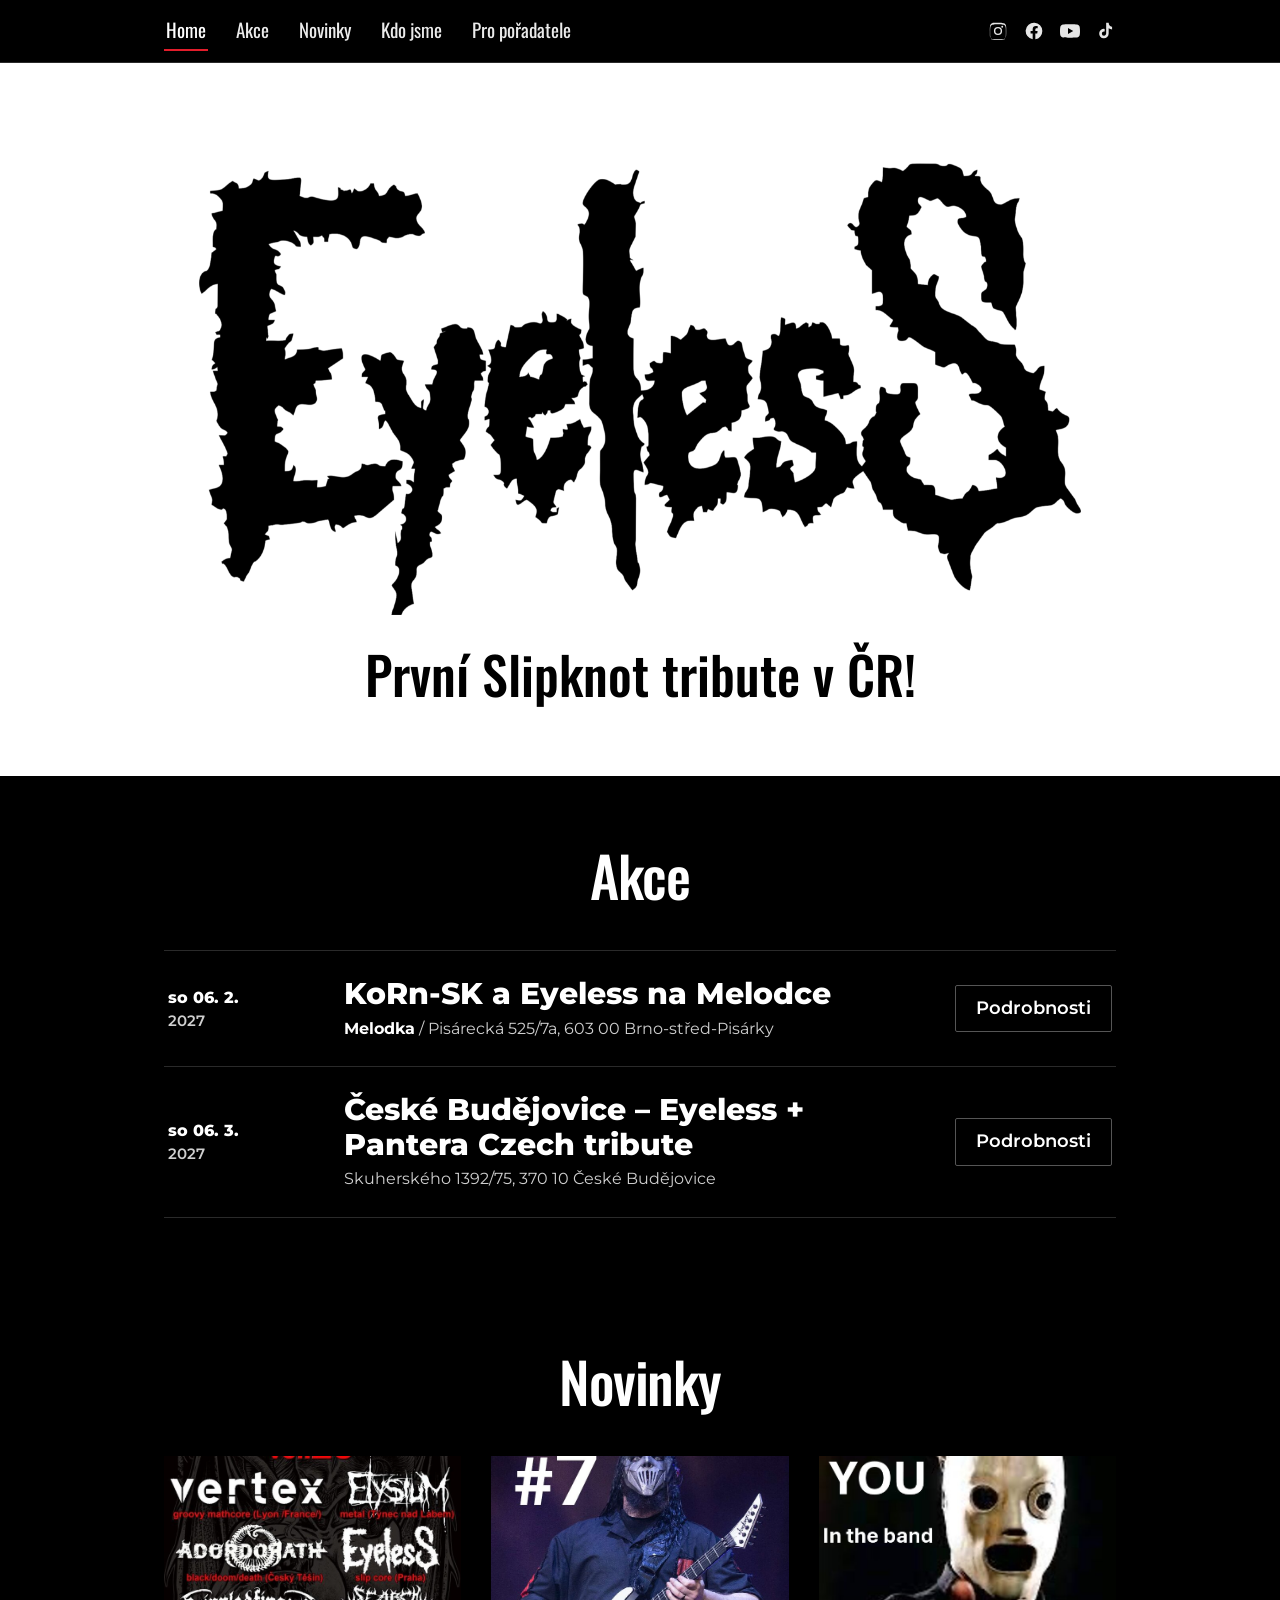
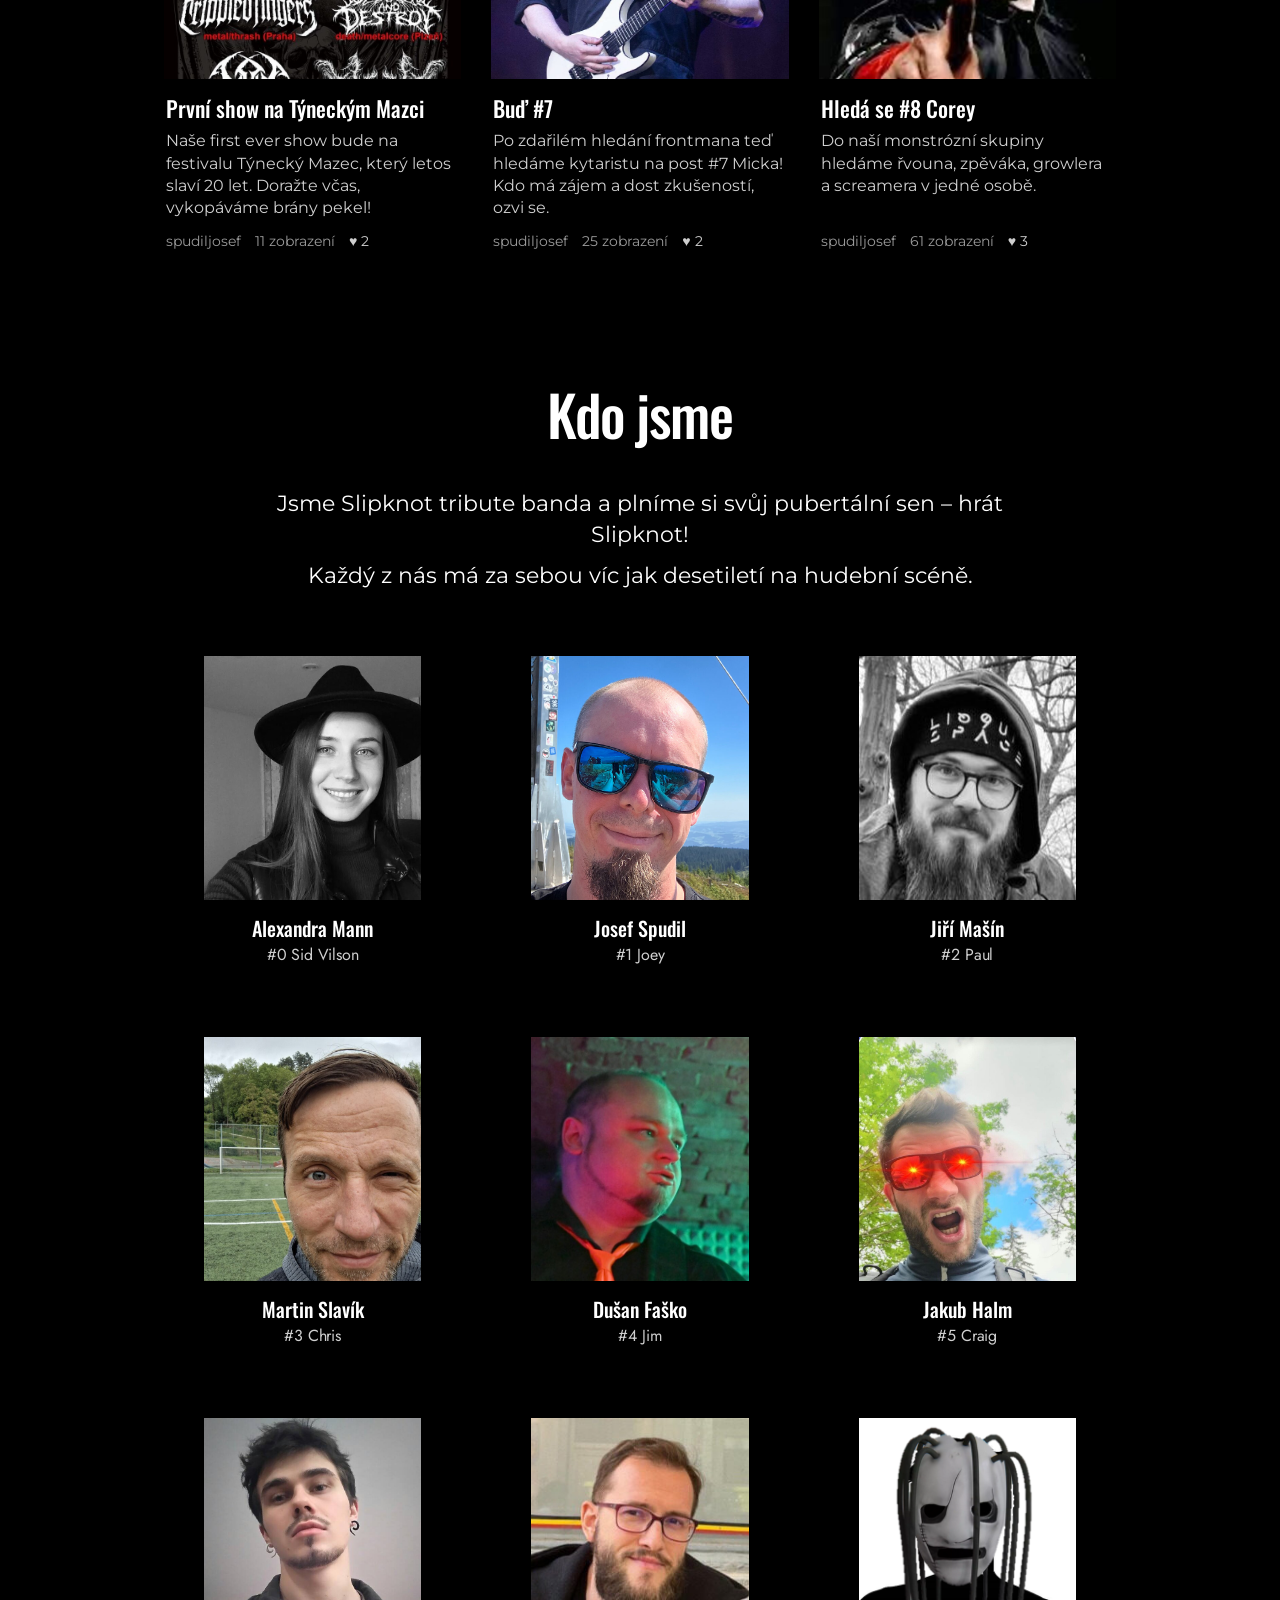
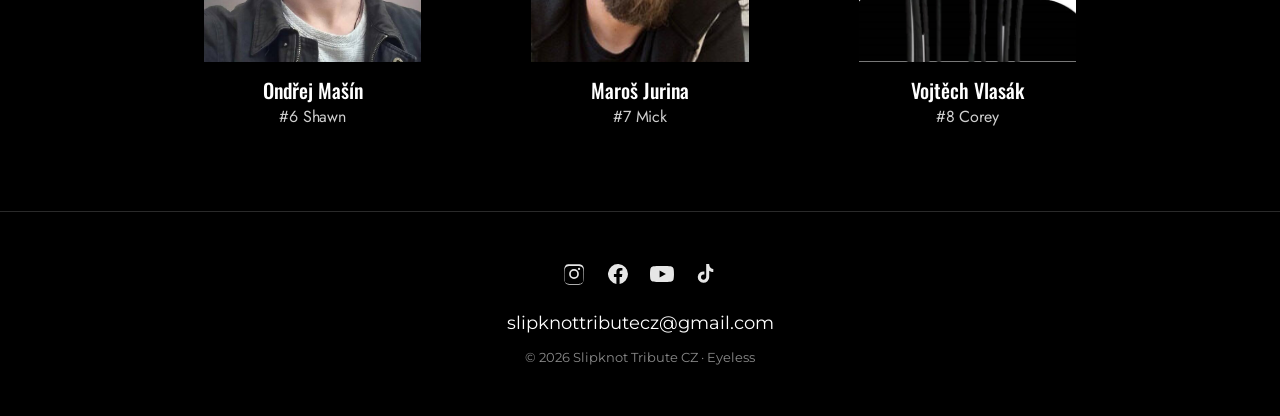
==== index.html @ 98e7d0dc "feat: Slipknot Tribute CZ (Eyeless) web Statická kopie webu slipknot1.cz. Čisté HTML/CSS/JS bez fram" ====
<!DOCTYPE html>
<html lang="cs">
<head>
  <meta charset="utf-8">
  <meta name="viewport" content="width=device-width, initial-scale=1">
  <title>Slipknot Tribute CZ – Eyeless | První Slipknot tribute v ČR</title>
  <meta name="description" content="Eyeless – první Slipknot tribute kapela v České republice. Devítičlenná monstrózní sestava, masky, agrese a naživo odehraný Slipknot. Termíny koncertů a novinky.">
  <meta name="keywords" content="Slipknot tribute, Eyeless, Slipknot ČR, nu metal, tribute kapela, metal koncert">
  <meta name="author" content="Slipknot Tribute CZ">
  <meta name="robots" content="index, follow">
  <meta name="theme-color" content="#000000">
  <link rel="canonical" href="https://www.slipknot1.cz/">
  <meta property="og:type" content="website">
  <meta property="og:site_name" content="Slipknot Tribute CZ – Eyeless">
  <meta property="og:locale" content="cs_CZ">
  <meta property="og:title" content="Slipknot Tribute CZ – Eyeless">
  <meta property="og:description" content="První Slipknot tribute v ČR. Termíny koncertů, novinky a sestava kapely Eyeless.">
  <meta property="og:url" content="https://www.slipknot1.cz/">
  <meta property="og:image" content="https://www.slipknot1.cz/assets/logo.png">
  <meta name="twitter:card" content="summary_large_image">
  <link rel="icon" href="favicon.ico" sizes="any">
  <link rel="icon" href="favicon.png" type="image/png">
  <link rel="apple-touch-icon" href="assets/apple-touch-icon.png">
  <link rel="manifest" href="site.webmanifest">
  <link rel="preconnect" href="https://fonts.googleapis.com">
  <link rel="preconnect" href="https://fonts.gstatic.com" crossorigin>
  <link href="https://fonts.googleapis.com/css2?family=Oswald:wght@400;500;600&family=Montserrat:wght@400;600;700;800&family=Jost:wght@400;500&display=swap" rel="stylesheet">
  <link rel="stylesheet" href="css/style.css">
</head>
<body data-page="home">
  <a class="skip-link" href="#main">Přeskočit na hlavní obsah</a>

  <header class="site-header">
    <div class="container nav">
      <a class="brand" href="index.html">EYE<b>LESS</b></a>
      <button class="nav-toggle" aria-label="Menu" aria-expanded="false" aria-controls="nav-links">
        <svg viewBox="0 0 24 24" fill="none" stroke="currentColor" stroke-width="2"><path d="M3 6h18M3 12h18M3 18h18"/></svg>
      </button>
      <ul class="nav-links" id="nav-links">
        <li><a href="index.html" class="active">Home</a></li>
        <li><a href="index.html#akce">Akce</a></li>
        <li><a href="index.html#novinky">Novinky</a></li>
        <li><a href="index.html#kdo-jsme">Kdo jsme</a></li>
        <li><a href="pro-poradatele.html">Pro pořadatele</a></li>
      </ul>
      <nav class="nav-social" aria-label="Sociální sítě" data-social></nav>
    </div>
  </header>

  <main id="main">
    <section class="hero">
      <div class="container">
        <img class="logo" src="assets/logo.png" alt="Eyeless – Slipknot Tribute CZ logo" width="882" height="459">
        <h1 class="tagline" data-hero-tagline>První Slipknot tribute v ČR!</h1>
      </div>
    </section>

    <section class="section" id="akce">
      <div class="container">
        <div class="section-head"><h2>Akce</h2></div>
        <div data-events><p class="events-empty">Načítám akce…</p></div>
      </div>
    </section>

    <section class="section" id="novinky">
      <div class="container">
        <div class="section-head"><h2>Novinky</h2></div>
        <div class="news-grid" data-news></div>
      </div>
    </section>

    <section class="section" id="kdo-jsme">
      <div class="container">
        <div class="section-head"><h2>Kdo jsme</h2></div>
        <div class="about-lead" data-about></div>
        <div class="members" data-members></div>
      </div>
    </section>
  </main>

  <footer class="site-footer">
    <div class="container">
      <nav class="social" aria-label="Sociální sítě" data-social></nav>
      <div class="mail" data-email></div>
      <div class="copy">© <span data-year>2025</span> Slipknot Tribute CZ · Eyeless</div>
    </div>
  </footer>

  <script src="js/app.js"></script>
</body>
</html>
---- css/style.css ----
/* =============================================================================
   Slipknot Tribute CZ — styl webu (věrná kopie originálu: černá + bílá,
   Oswald pro nadpisy, Montserrat ≈ Avenir pro text, Jost ≈ Futura pro přezdívky)
   ========================================================================== */

:root {
  --bg:        #000;
  --text:      #fff;
  --muted:     #cfcfcf;
  --line:      #2a2a2a;
  --accent:    #e21d2b;      /* jen decentní zvýraznění (odkazy při najetí) */
  --maxw:      1000px;
  --font-head: "Oswald", "Arial Narrow", sans-serif;   /* nadpisy, menu, jména */
  --font-body: "Montserrat", Arial, sans-serif;         /* ≈ Avenir – texty */
  --font-alt:  "Jost", "Century Gothic", sans-serif;    /* ≈ Futura – přezdívky */
}

* { box-sizing: border-box; }
html { scroll-behavior: smooth; }

body {
  margin: 0;
  background: var(--bg);
  color: var(--text);
  font-family: var(--font-body);
  font-size: 18px;
  line-height: 1.4;
  -webkit-font-smoothing: antialiased;
  overflow-x: hidden;
}

img { max-width: 100%; display: block; }
a { color: inherit; text-decoration: none; }

h1, h2, h3 { font-family: var(--font-head); font-weight: 500; margin: 0; line-height: 1.25; }

.container { width: 100%; max-width: var(--maxw); margin: 0 auto; padding: 0 24px; }

.section { padding: 64px 0; }
.section-head { text-align: center; margin-bottom: 40px; }
.section-head h2 {
  font-size: clamp(34px, 6vw, 56px); letter-spacing: -0.02em; color: var(--text);
}
.section-head .rule { display: none; }

.skip-link { position: absolute; left: -999px; top: 0; z-index: 200; background: var(--accent); color: #fff; padding: 10px 16px; }
.skip-link:focus { left: 8px; top: 8px; }

/* ---- Header / navigace (bez loga – jen menu + sítě, jako originál) ---- */
.site-header {
  position: sticky; top: 0; z-index: 100;
  background: rgba(0,0,0,.9); backdrop-filter: blur(6px);
  border-bottom: 1px solid var(--line);
}
.nav { display: flex; align-items: center; justify-content: flex-end; gap: 26px; min-height: 62px; }
.brand { display: none; }                 /* originál nemá v hlavičce logo */
.nav-links { display: flex; align-items: center; gap: 26px; list-style: none; margin: 0; padding: 0; margin-right: auto; }
.nav-links a {
  font-family: var(--font-head); font-size: 19px; font-weight: 400; color: var(--text);
  opacity: .92; padding: 6px 2px; border-bottom: 2px solid transparent;
}
.nav-links a:hover, .nav-links a.active { opacity: 1; border-bottom-color: var(--accent); }

.nav-social { display: flex; gap: 16px; align-items: center; }
.nav-social a { color: var(--text); display: inline-flex; opacity: .9; }
.nav-social a:hover { opacity: 1; color: var(--accent); }
.nav-social svg { width: 20px; height: 20px; }

.nav-toggle { display: none; background: none; border: 0; color: var(--text); cursor: pointer; padding: 8px; }
.nav-toggle svg { width: 30px; height: 30px; }

/* ---- Hero (bílá sekce s černým logem – jako originál) ---------------- */
.hero { text-align: center; padding: clamp(48px, 8vw, 90px) 0 clamp(40px, 6vw, 70px); background: #fff; color: #000; }
.hero img.logo { width: min(882px, 92vw); height: auto; margin: 0 auto; }
.hero .tagline {
  font-family: var(--font-head); font-weight: 500; color: #000;
  font-size: clamp(26px, 5.2vw, 52px); line-height: 1.25; margin-top: 26px;
}
.hero .tagline span { color: inherit; }

/* ---- Akce (jednoduchý seznam, bílé na černé) ------------------------- */
.events-list { list-style: none; margin: 0; padding: 0; border-top: 1px solid var(--line); }
.event-card {
  display: grid; grid-template-columns: 150px 1fr auto; gap: 26px; align-items: center;
  padding: 26px 4px; border-bottom: 1px solid var(--line);
}
.event-date { font-family: var(--font-body); font-weight: 800; }
.event-date .dd { display: block; font-size: 16px; }
.event-date .yy { display: block; font-size: 15px; color: var(--muted); font-weight: 600; }
.event-main h3 { font-family: var(--font-body); font-weight: 800; font-size: clamp(20px, 3vw, 30px); line-height: 1.15; }
.event-main .meta { font-family: var(--font-body); font-weight: 400; color: var(--muted); font-size: 16px; margin-top: 6px; }
.event-main .meta b { color: var(--text); font-weight: 700; }
.event-cta {
  font-family: var(--font-body); font-weight: 600; font-size: 18px; color: var(--text);
  border: 1px solid #555; border-radius: 2px; padding: 10px 20px; white-space: nowrap;
}
.event-cta:hover { border-color: var(--text); background: var(--text); color: #000; }
.events-empty { color: var(--muted); text-align: center; }
.event-card.past { opacity: .5; }
.past-details { margin-top: 26px; }
.past-toggle {
  display: inline-block; margin: 0 auto; background: none; border: 1px solid #555; color: var(--muted);
  font-family: var(--font-body); font-size: 16px; padding: 10px 20px; border-radius: 2px; cursor: pointer;
  list-style: none; text-align: center;
}
.past-details { text-align: center; }
.past-details .events-list { text-align: left; }
.past-toggle::-webkit-details-marker { display: none; }
.past-toggle::marker { content: ""; }
.past-toggle:hover { color: var(--text); border-color: var(--text); }

/* ---- Novinky (3 karty v řadě) --------------------------------------- */
.news-grid { display: grid; grid-template-columns: repeat(3, 1fr); gap: 30px; }
.news-card { display: flex; flex-direction: column; }
.news-card .thumb { aspect-ratio: 4/3; overflow: hidden; background: #111; }
.news-card .thumb img { width: 100%; height: 100%; object-fit: cover; transition: transform .3s; }
.news-card:hover .thumb img { transform: scale(1.04); }
.news-card .body { padding: 16px 2px 0; display: flex; flex-direction: column; gap: 8px; flex: 1; }
.news-card h3 { font-family: var(--font-head); font-weight: 500; font-size: 22px; }
.news-card h3 a:hover { color: var(--accent); }
.news-card p { margin: 0; color: var(--muted); font-size: 16px; flex: 1; }
.news-card .foot { display: flex; gap: 14px; color: #9a9a9a; font-size: 14px; align-items: center; margin-top: 4px; }
.news-card .foot .likes { color: var(--muted); }

/* ---- Kdo jsme + členové ---------------------------------------------- */
.about-lead {
  max-width: 760px; margin: 0 auto 46px; text-align: center;
  font-family: var(--font-body); font-size: clamp(18px, 2.4vw, 22px); color: var(--text);
}
.about-lead p { margin: 0 0 10px; }
.members { display: grid; grid-template-columns: repeat(3, 1fr); gap: 34px 30px; }
.member { text-align: center; }
.member .photo { aspect-ratio: 287/323; overflow: hidden; background: #111; }
.member .photo img { width: 100%; height: 100%; object-fit: cover; object-position: center top; transition: transform .35s; }
.member:hover .photo img { transform: scale(1.05); }
.member .name { padding-top: 14px; display: flex; flex-direction: column; gap: 2px; }
.member .name .n { font-family: var(--font-head); font-weight: 500; font-size: 20px; color: var(--text); }
.member .name .nick { font-family: var(--font-alt); font-weight: 400; font-size: 16px; letter-spacing: -0.01em; color: var(--muted); }

/* ---- Footer ---------------------------------------------------------- */
.site-footer { padding: 50px 0; text-align: center; border-top: 1px solid var(--line); }
.site-footer .social { display: flex; justify-content: center; gap: 20px; margin-bottom: 18px; }
.site-footer .social a { color: var(--text); opacity: .9; }
.site-footer .social a:hover { opacity: 1; color: var(--accent); }
.site-footer .social svg { width: 24px; height: 24px; }
.site-footer .mail { font-family: var(--font-body); font-size: 18px; }
.site-footer .mail a:hover { color: var(--accent); }
.site-footer .copy { color: #8a8a8a; font-size: 13px; margin-top: 12px; }

/* ---- Detailové stránky ---------------------------------------------- */
.page { padding: 44px 0 72px; }
.breadcrumb { color: var(--muted); font-size: 15px; margin-bottom: 20px; }
.breadcrumb a:hover { color: var(--accent); }
.detail-title { font-size: clamp(30px, 6vw, 56px); letter-spacing: -0.02em; margin-bottom: 10px; }
.detail-sub { font-family: var(--font-body); font-weight: 600; color: var(--muted); margin-bottom: 26px; text-transform: none; }
.detail-grid { display: grid; grid-template-columns: 1.4fr 1fr; gap: 40px; align-items: start; }
.detail-body p { margin: 0 0 16px; }
.detail-poster { overflow: hidden; }
.info-box { border: 1px solid var(--line); padding: 22px 24px; }
.info-box dt { font-family: var(--font-head); font-weight: 500; color: var(--muted); font-size: 14px; margin-top: 16px; text-transform: uppercase; letter-spacing: .04em; }
.info-box dt:first-child { margin-top: 0; }
.info-box dd { margin: 3px 0 0; font-size: 18px; }
.btn { display: inline-block; font-family: var(--font-body); font-weight: 600; background: var(--text); color: #000; padding: 12px 22px; border-radius: 2px; margin-top: 18px; }
.btn:hover { background: var(--accent); color: #fff; }
.btn.ghost { background: none; border: 1px solid #555; color: var(--text); }
.btn.ghost:hover { border-color: var(--text); }
.share { margin-top: 28px; display: flex; align-items: center; gap: 12px; flex-wrap: wrap; }
.share span { color: var(--muted); font-size: 14px; text-transform: uppercase; letter-spacing: .05em; }
.share a { border: 1px solid #555; border-radius: 2px; padding: 8px 14px; font-size: 15px; }
.share a:hover { border-color: var(--text); }
.req-grid { display: grid; grid-template-columns: repeat(3, 1fr); gap: 26px; margin: 10px 0 32px; }
.req h3 { font-family: var(--font-head); font-weight: 500; font-size: 22px; margin-bottom: 10px; }
.req p { margin: 0; color: var(--muted); }
.docs { display: flex; gap: 14px; flex-wrap: wrap; }

/* ---- Responzivita ---------------------------------------------------- */
@media (max-width: 820px) {
  .nav-toggle { display: inline-flex; margin-left: auto; }
  .nav-social { display: none; }
  .nav { justify-content: space-between; }
  .nav-links {
    position: absolute; top: 62px; left: 0; right: 0; flex-direction: column; align-items: stretch;
    gap: 0; background: #0b0b0b; border-bottom: 1px solid var(--line); margin: 0;
    max-height: 0; overflow: hidden; transition: max-height .25s ease;
  }
  .nav-links.open { max-height: 440px; }
  .nav-links a { padding: 15px 24px; border-bottom: 1px solid var(--line); }
  .nav-links a.active { border-bottom-color: var(--line); border-left: 3px solid var(--accent); }
  .news-grid { grid-template-columns: 1fr 1fr; }
  .members { grid-template-columns: repeat(3, 1fr); gap: 26px 18px; }
  .req-grid { grid-template-columns: 1fr; }
  .detail-grid { grid-template-columns: 1fr; }
}

@media (max-width: 560px) {
  body { font-size: 17px; }
  .section { padding: 48px 0; }
  .event-card { grid-template-columns: 1fr; gap: 8px; text-align: left; }
  .event-cta { justify-self: start; margin-top: 6px; }
  .news-grid { grid-template-columns: 1fr; }
  .members { grid-template-columns: 1fr 1fr; }
}

@media (prefers-reduced-motion: reduce) {
  * { scroll-behavior: auto !important; transition: none !important; animation: none !important; }
}
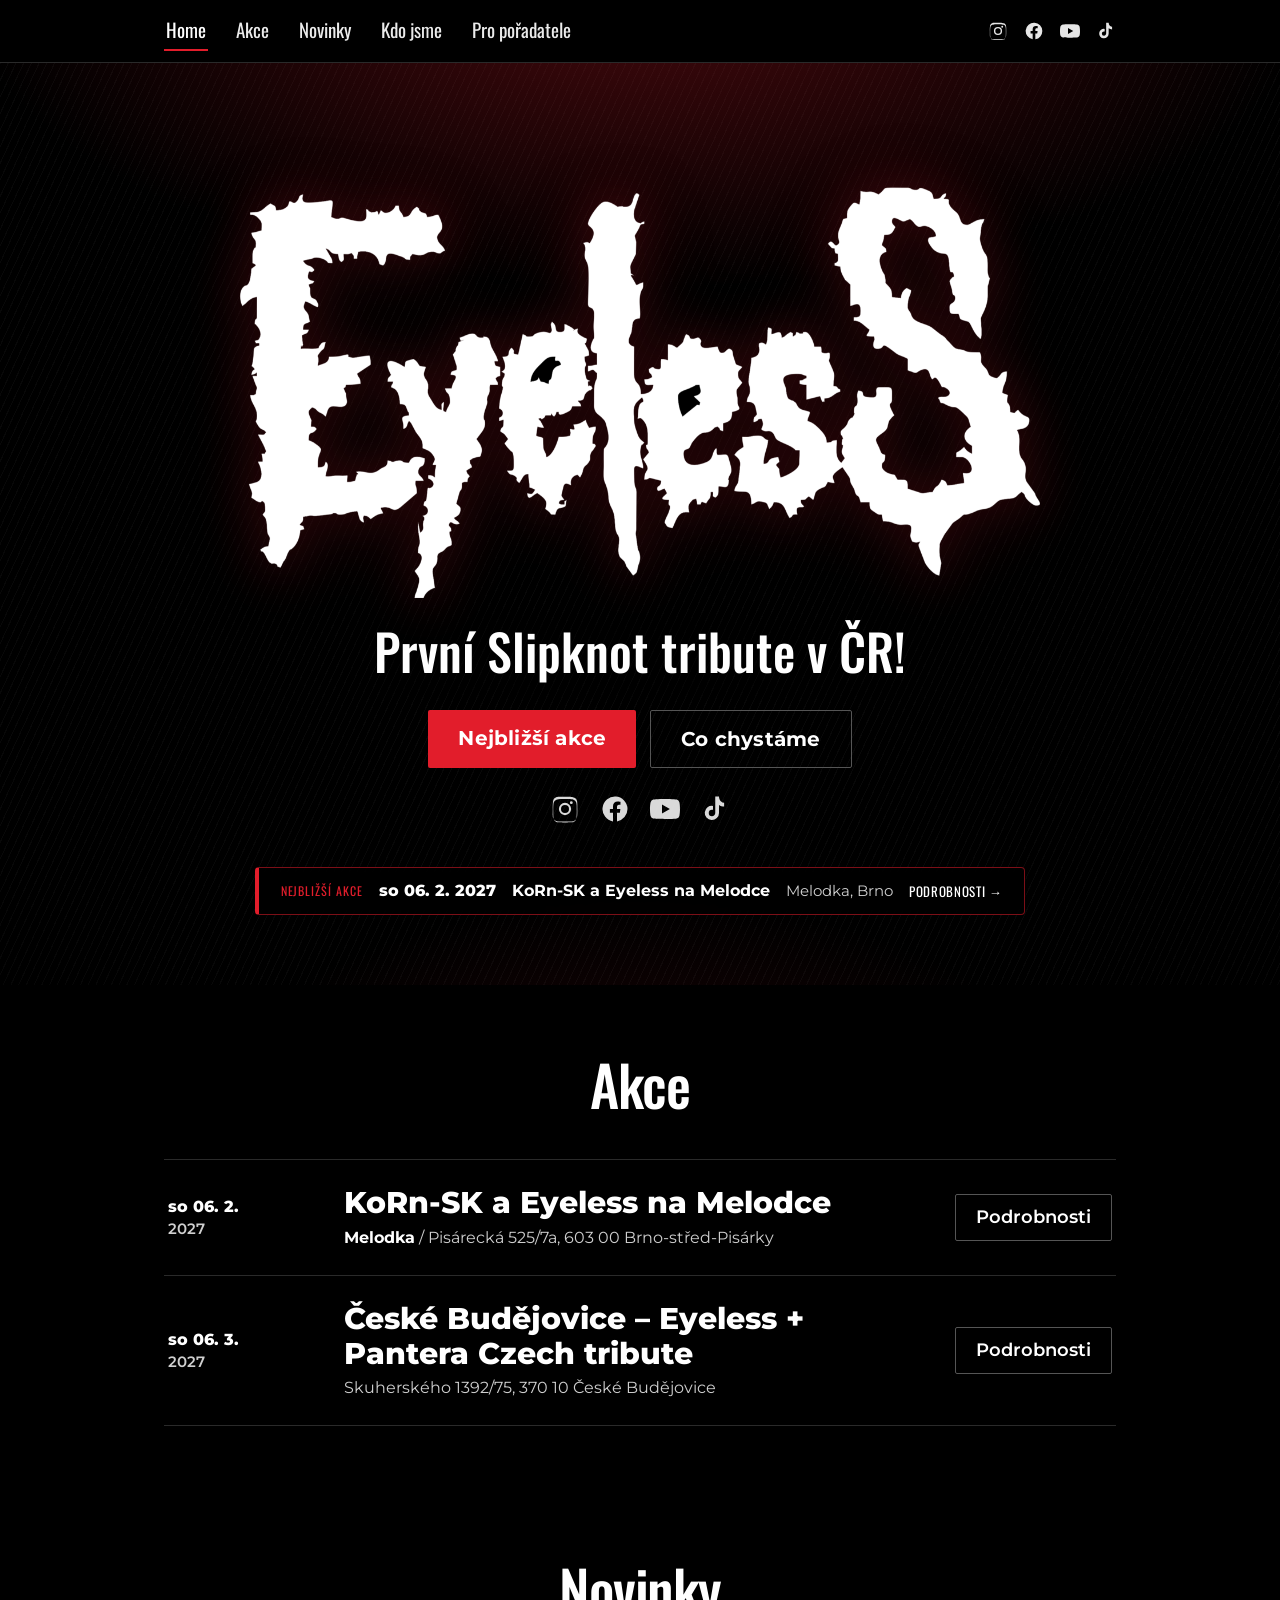
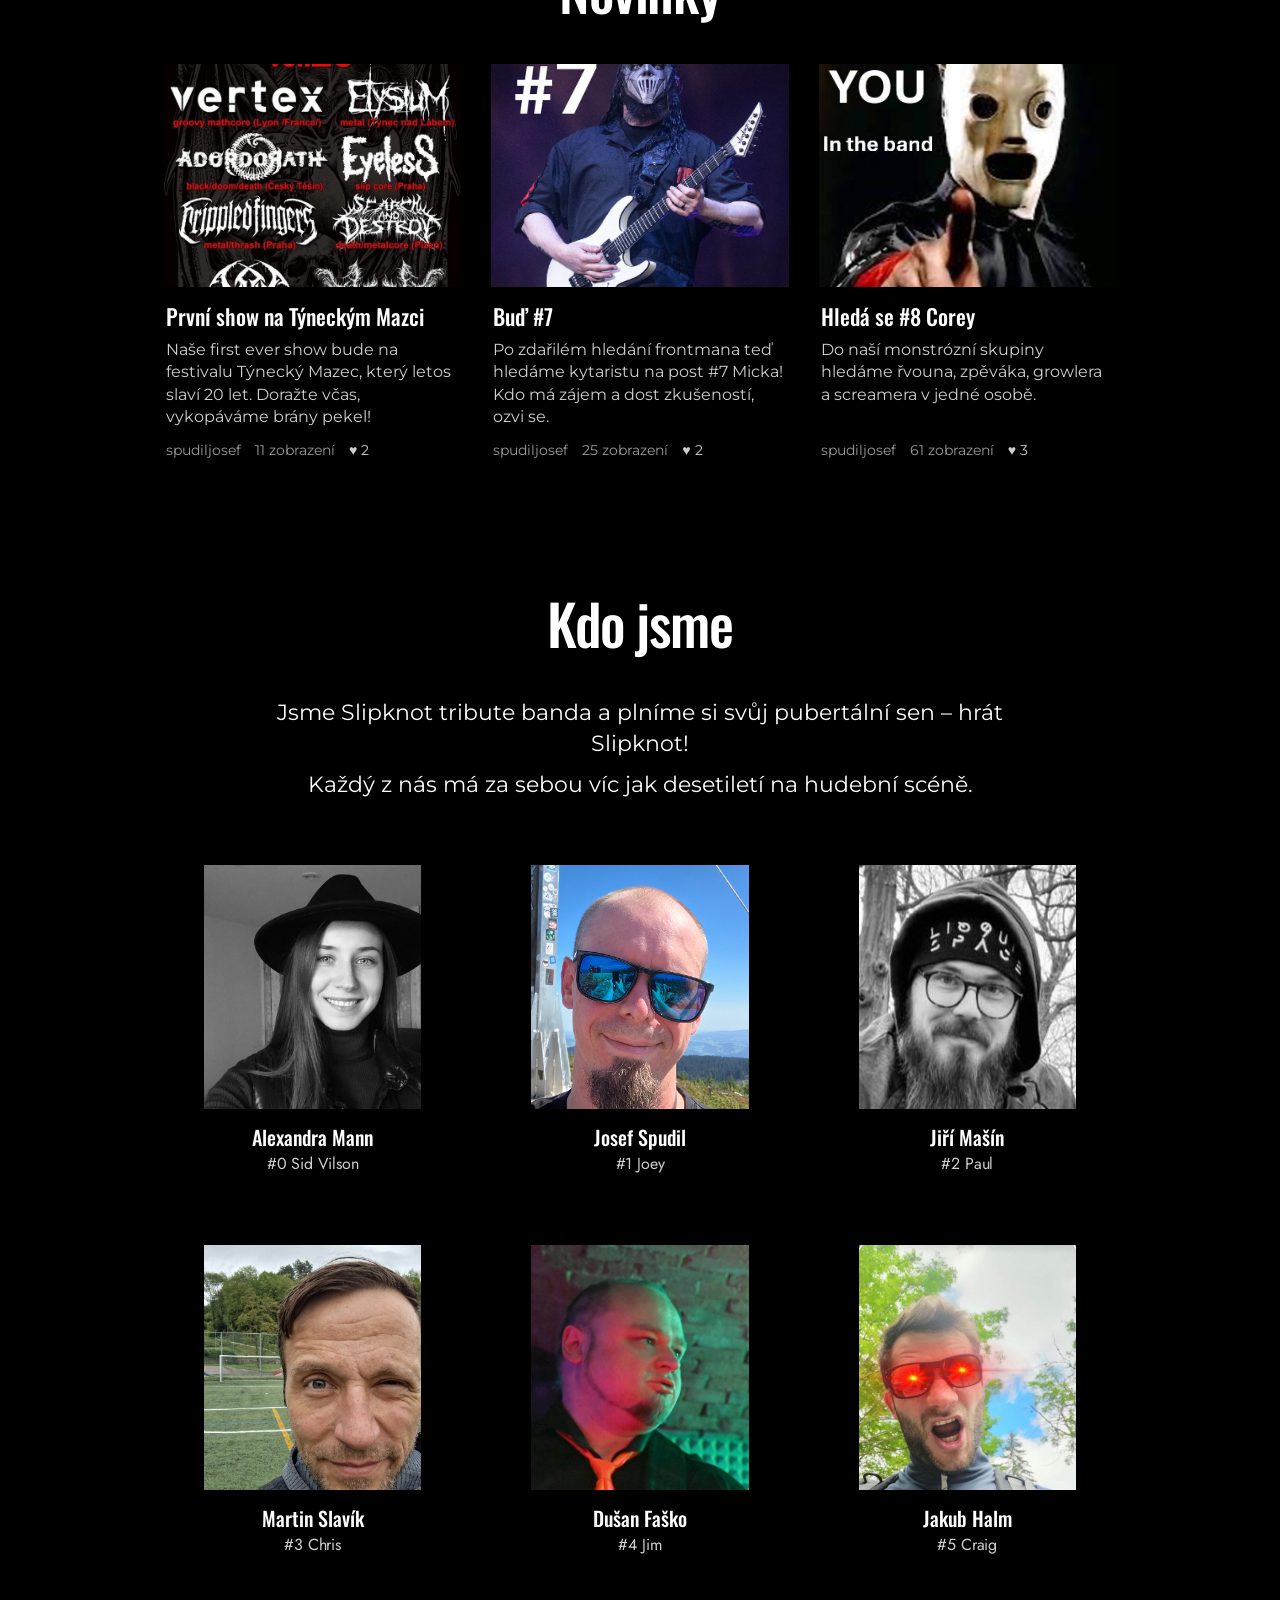
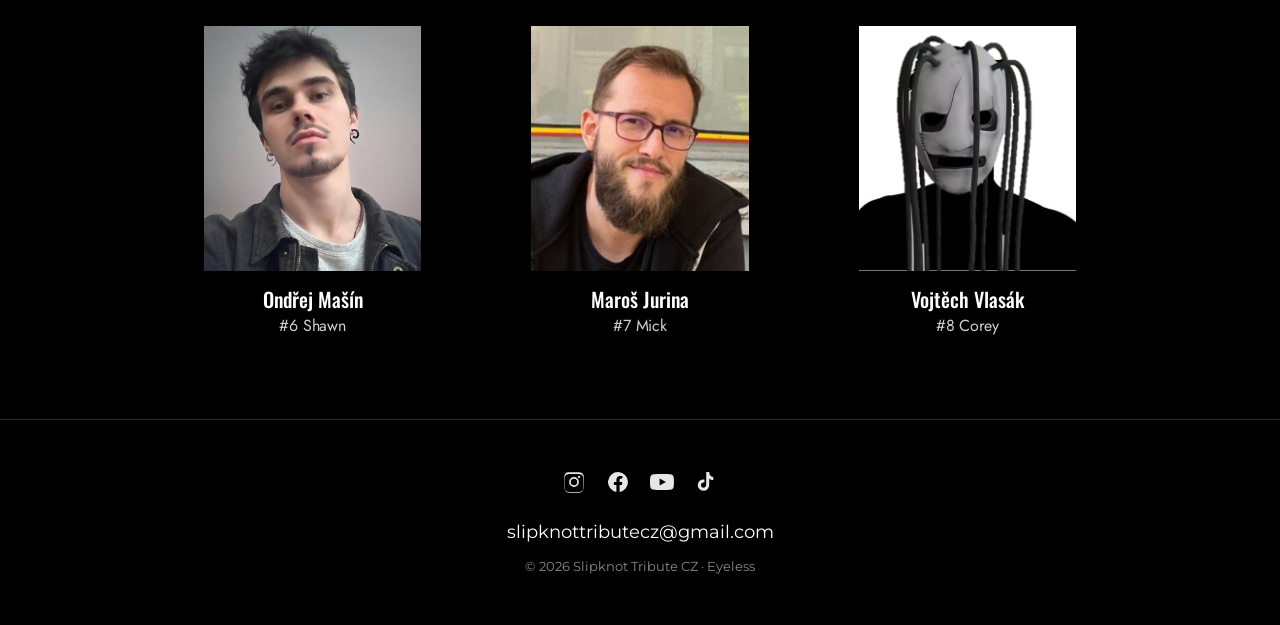
==== commit eaa275df: "feat: agresivní hero, nejbližší akce a stažitelný EPK Podle požadavků kapely: - tmavý agresivní hero" ====
--- a/index.html
+++ b/index.html
@@ -49,9 +49,16 @@
 
   <main id="main">
     <section class="hero">
-      <div class="container">
-        <img class="logo" src="assets/logo.png" alt="Eyeless – Slipknot Tribute CZ logo" width="882" height="459">
+      <div class="hero-bg" aria-hidden="true"></div>
+      <div class="container hero-inner">
+        <img class="logo" src="assets/logo-white.png" alt="Eyeless – Slipknot Tribute CZ logo" width="882" height="459">
         <h1 class="tagline" data-hero-tagline>První Slipknot tribute v ČR!</h1>
+        <div class="hero-actions">
+          <a class="btn btn-lg" href="#akce">Nejbližší akce</a>
+          <a class="btn btn-lg ghost" href="#novinky">Co chystáme</a>
+        </div>
+        <nav class="hero-social" aria-label="Sociální sítě kapely" data-social></nav>
+        <div class="hero-next" data-next-event></div>
       </div>
     </section>
 
--- a/css/style.css
+++ b/css/style.css
@@ -69,14 +69,42 @@
 .nav-toggle { display: none; background: none; border: 0; color: var(--text); cursor: pointer; padding: 8px; }
 .nav-toggle svg { width: 30px; height: 30px; }
 
-/* ---- Hero (bílá sekce s černým logem – jako originál) ---------------- */
-.hero { text-align: center; padding: clamp(48px, 8vw, 90px) 0 clamp(40px, 6vw, 70px); background: #fff; color: #000; }
-.hero img.logo { width: min(882px, 92vw); height: auto; margin: 0 auto; }
+/* ---- Hero (tmavý, agresivní – vtáhne fanouška) ---------------------- */
+.hero { position: relative; overflow: hidden; text-align: center; background: #000; color: #fff;
+  padding: clamp(52px, 9vw, 116px) 0 clamp(40px, 6vw, 70px); }
+.hero-bg { position: absolute; inset: 0; z-index: 0; pointer-events: none;
+  background:
+    radial-gradient(1100px 520px at 50% -10%, rgba(226,29,43,.32), transparent 62%),
+    radial-gradient(760px 420px at 50% 118%, rgba(226,29,43,.14), transparent 60%),
+    repeating-linear-gradient(115deg, rgba(255,255,255,.03) 0 1px, transparent 1px 7px),
+    #000; }
+.hero-bg::after { content: ""; position: absolute; inset: 0;
+  background: radial-gradient(125% 120% at 50% 42%, transparent 52%, rgba(0,0,0,.9) 100%); }
+.hero-inner { position: relative; z-index: 1; }
+.hero img.logo { width: min(800px, 90vw); height: auto; margin: 0 auto;
+  filter: drop-shadow(0 10px 30px rgba(0,0,0,.6)) drop-shadow(0 0 22px rgba(226,29,43,.28)); }
 .hero .tagline {
-  font-family: var(--font-head); font-weight: 500; color: #000;
-  font-size: clamp(26px, 5.2vw, 52px); line-height: 1.25; margin-top: 26px;
-}
-.hero .tagline span { color: inherit; }
+  font-family: var(--font-head); font-weight: 500; color: #fff;
+  font-size: clamp(24px, 5vw, 50px); line-height: 1.2; margin-top: 22px;
+  text-shadow: 0 2px 22px rgba(0,0,0,.7); }
+.hero .tagline span { color: var(--accent); }
+.hero-actions { display: flex; gap: 14px; justify-content: center; flex-wrap: wrap; margin-top: 30px; }
+.hero-actions .btn { margin-top: 0; }
+.hero-social { display: flex; gap: 20px; justify-content: center; margin-top: 26px; }
+.hero-social a { color: #fff; opacity: .85; transition: transform .15s, color .15s, opacity .15s; }
+.hero-social a:hover { color: var(--accent); opacity: 1; transform: translateY(-2px); }
+.hero-social svg { width: 30px; height: 30px; }
+.hero-next { margin-top: 36px; display: flex; justify-content: center; }
+.hero-next-card {
+  display: flex; flex-wrap: wrap; align-items: center; justify-content: center; gap: 8px 16px;
+  background: rgba(0,0,0,.5); border: 1px solid rgba(226,29,43,.55); border-left: 4px solid var(--accent);
+  border-radius: 4px; padding: 12px 22px; color: #fff; backdrop-filter: blur(4px); max-width: 92vw; }
+.hero-next-card:hover { border-color: var(--accent); background: rgba(226,29,43,.14); }
+.hn-label { font-family: var(--font-head); text-transform: uppercase; letter-spacing: .08em; font-size: 12px; color: var(--accent); }
+.hn-date { font-family: var(--font-body); font-weight: 800; font-size: 16px; }
+.hn-title { font-family: var(--font-body); font-weight: 700; font-size: 16px; }
+.hn-where { color: var(--muted); font-size: 15px; }
+.hn-go { font-family: var(--font-head); text-transform: uppercase; letter-spacing: .05em; font-size: 13px; color: #fff; }
 
 /* ---- Akce (jednoduchý seznam, bílé na černé) ------------------------- */
 .events-list { list-style: none; margin: 0; padding: 0; border-top: 1px solid var(--line); }
@@ -160,10 +188,16 @@
 .info-box dt { font-family: var(--font-head); font-weight: 500; color: var(--muted); font-size: 14px; margin-top: 16px; text-transform: uppercase; letter-spacing: .04em; }
 .info-box dt:first-child { margin-top: 0; }
 .info-box dd { margin: 3px 0 0; font-size: 18px; }
-.btn { display: inline-block; font-family: var(--font-body); font-weight: 600; background: var(--text); color: #000; padding: 12px 22px; border-radius: 2px; margin-top: 18px; }
-.btn:hover { background: var(--accent); color: #fff; }
+.btn { display: inline-block; font-family: var(--font-body); font-weight: 700; background: var(--accent); color: #fff; padding: 12px 22px; border-radius: 2px; margin-top: 18px; letter-spacing: .01em; }
+.btn:hover { background: #ff2a38; color: #fff; }
 .btn.ghost { background: none; border: 1px solid #555; color: var(--text); }
-.btn.ghost:hover { border-color: var(--text); }
+.btn.ghost:hover { border-color: var(--text); background: none; }
+.btn-lg { font-size: 20px; padding: 14px 30px; }
+.btn.dl { display: inline-flex; align-items: center; gap: 10px; }
+.dl-ic { width: 20px; height: 20px; }
+.epk { margin-top: 8px; }
+.epk-heading { font-family: var(--font-head); font-weight: 500; font-size: clamp(24px, 4vw, 34px); margin: 30px 0 6px; }
+.epk-intro { color: var(--muted); margin: 0 0 18px; }
 .share { margin-top: 28px; display: flex; align-items: center; gap: 12px; flex-wrap: wrap; }
 .share span { color: var(--muted); font-size: 14px; text-transform: uppercase; letter-spacing: .05em; }
 .share a { border: 1px solid #555; border-radius: 2px; padding: 8px 14px; font-size: 15px; }
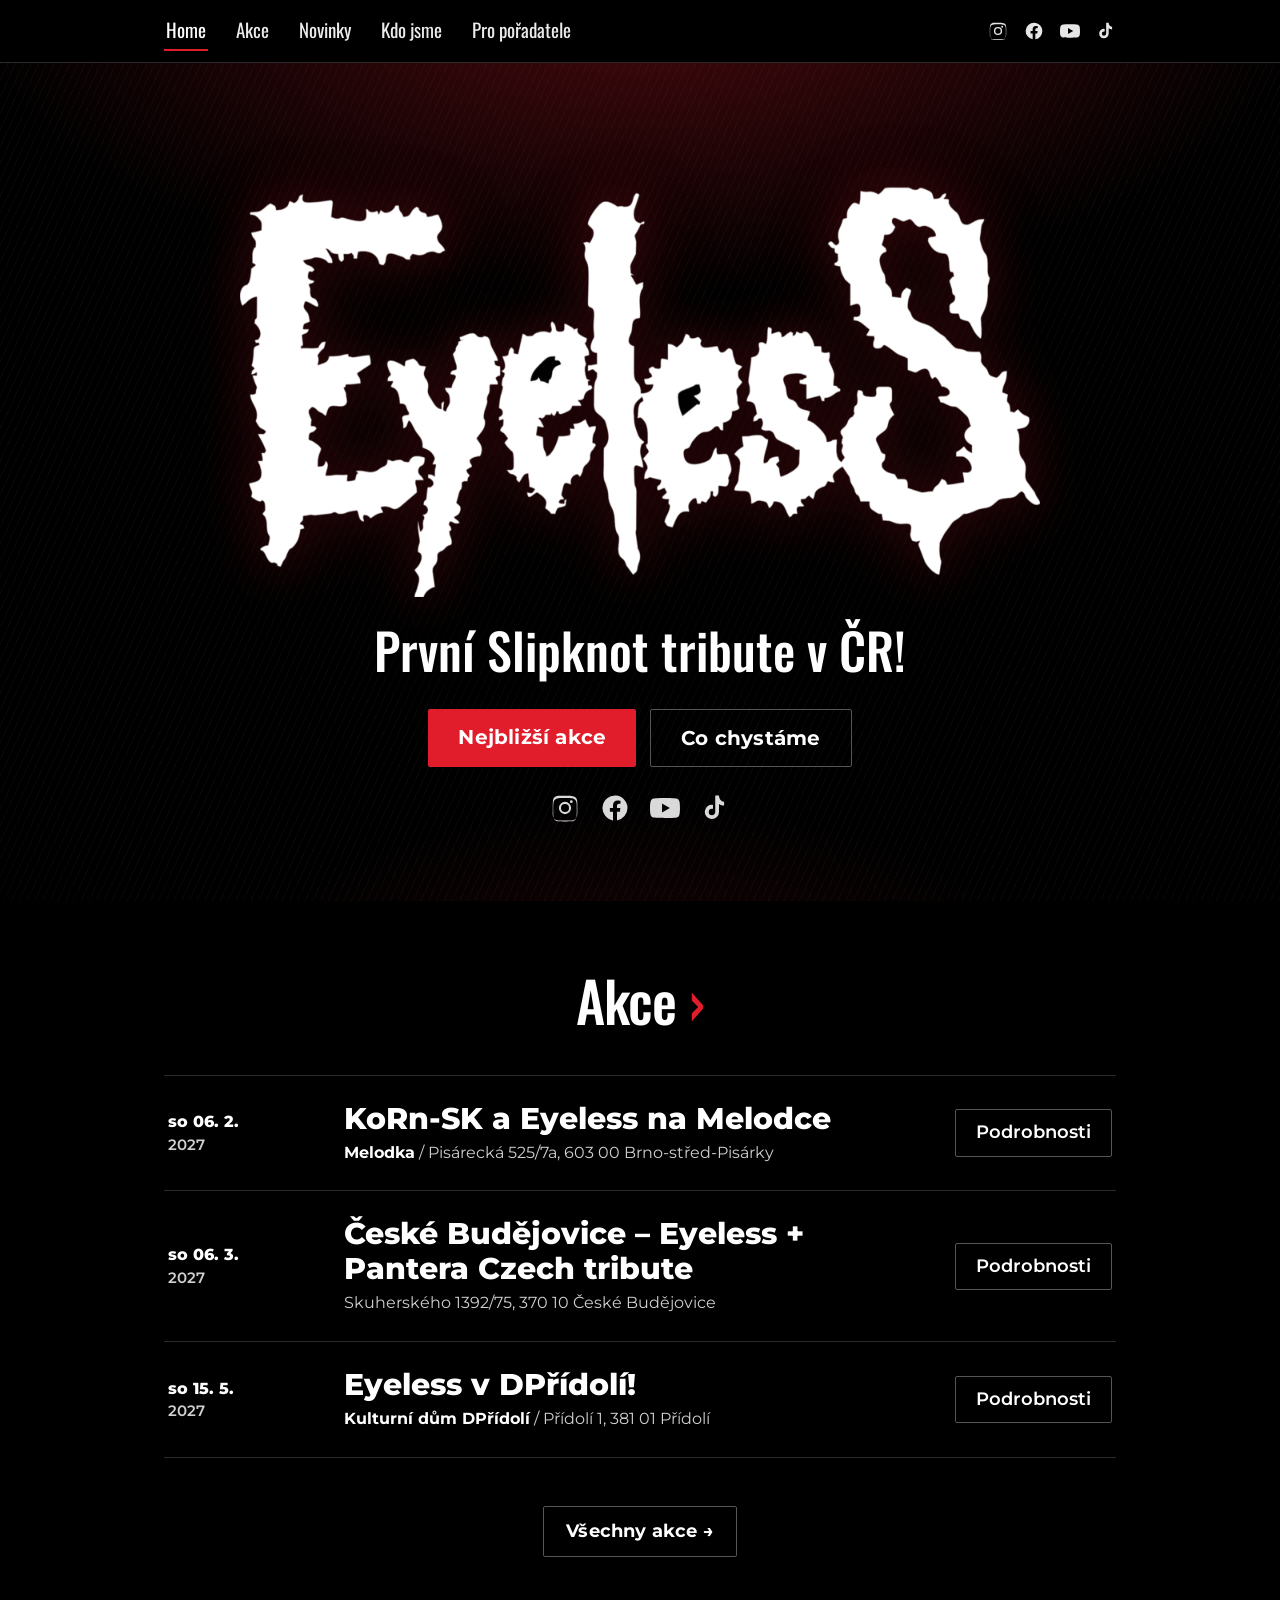
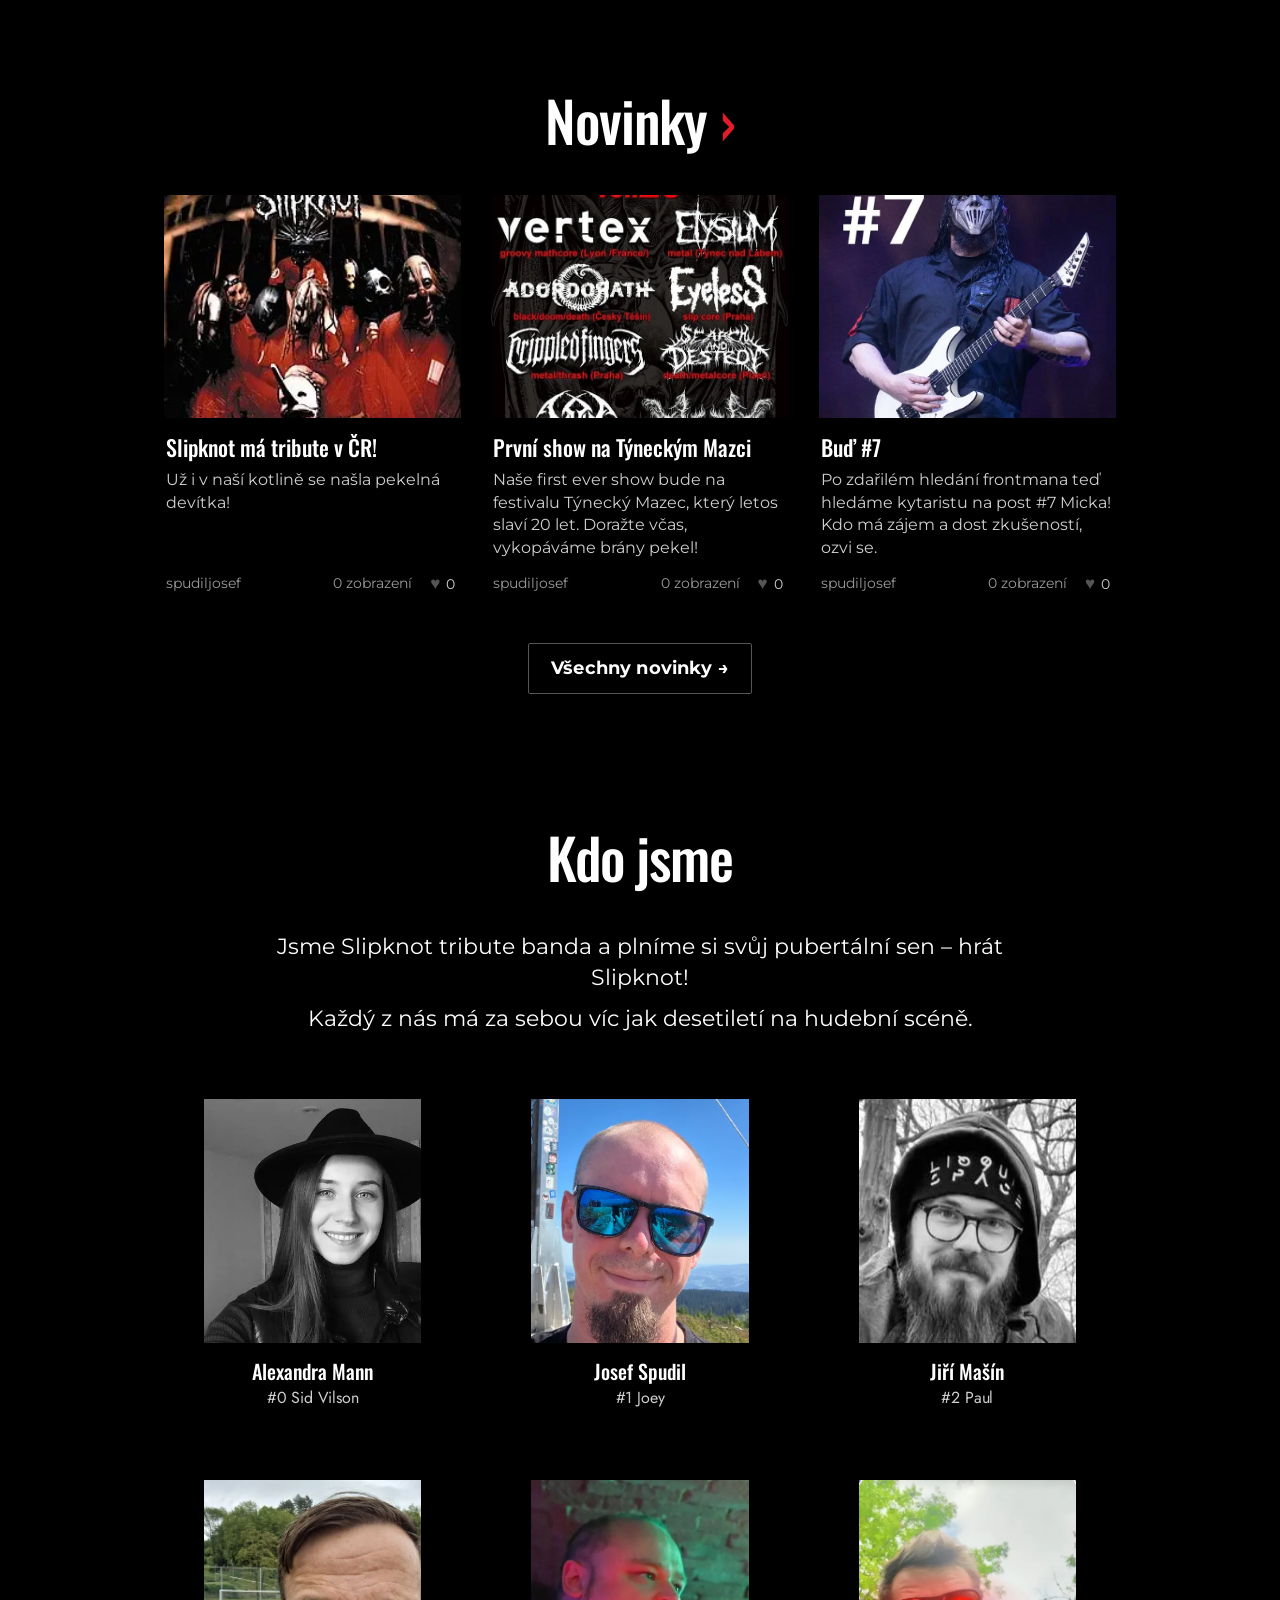
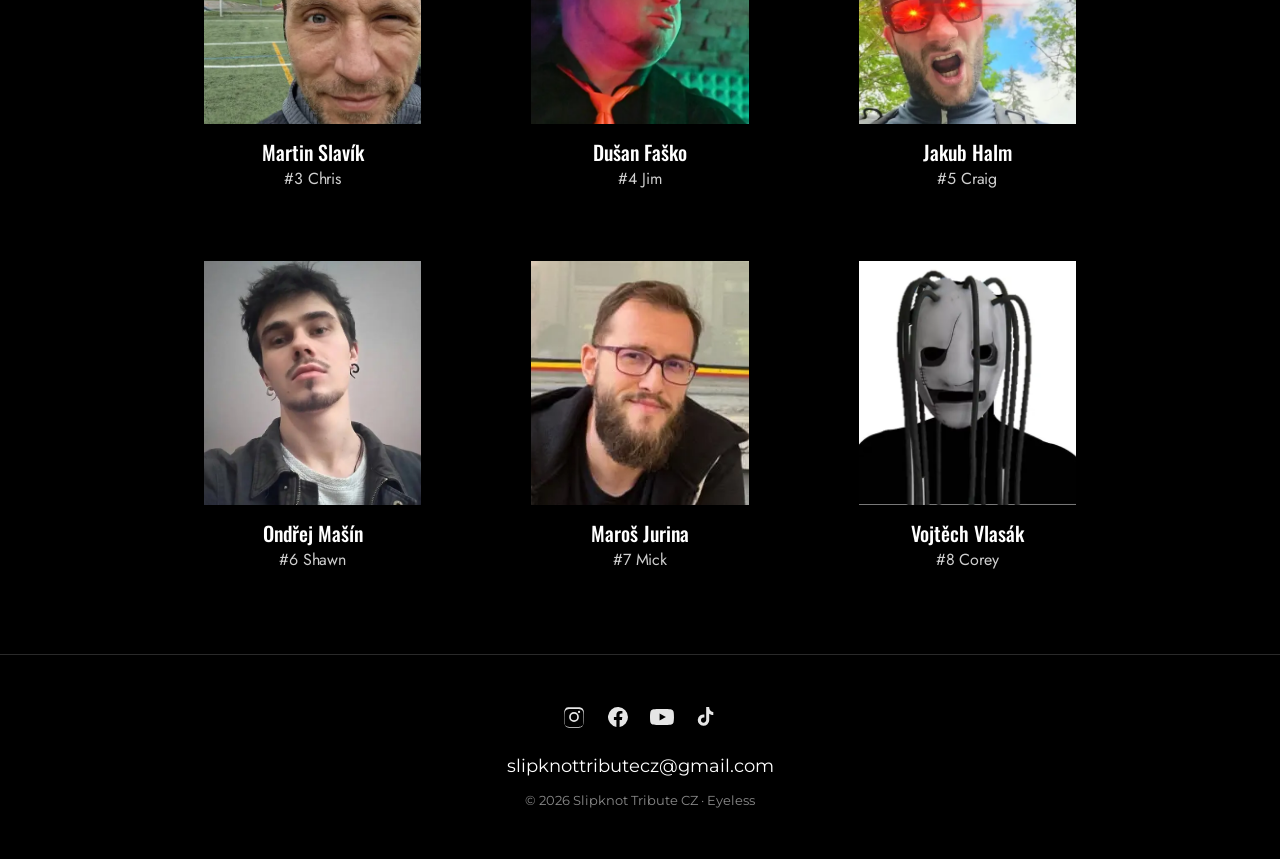
==== commit 595cb450: "feat: samostatné stránky akce/novinky, obrázek akce, počítadlo+lajky, WebP Podle připomínek uživatel" ====
--- a/index.html
+++ b/index.html
@@ -22,10 +22,11 @@
   <link rel="icon" href="favicon.png" type="image/png">
   <link rel="apple-touch-icon" href="assets/apple-touch-icon.png">
   <link rel="manifest" href="site.webmanifest">
+  <link rel="preload" as="image" href="assets/logo-white.webp" fetchpriority="high">
   <link rel="preconnect" href="https://fonts.googleapis.com">
   <link rel="preconnect" href="https://fonts.gstatic.com" crossorigin>
   <link href="https://fonts.googleapis.com/css2?family=Oswald:wght@400;500;600&family=Montserrat:wght@400;600;700;800&family=Jost:wght@400;500&display=swap" rel="stylesheet">
-  <link rel="stylesheet" href="css/style.css">
+  <link rel="stylesheet" href="css/style.css?v=4">
 </head>
 <body data-page="home">
   <a class="skip-link" href="#main">Přeskočit na hlavní obsah</a>
@@ -38,8 +39,8 @@
       </button>
       <ul class="nav-links" id="nav-links">
         <li><a href="index.html" class="active">Home</a></li>
-        <li><a href="index.html#akce">Akce</a></li>
-        <li><a href="index.html#novinky">Novinky</a></li>
+        <li><a href="akce.html">Akce</a></li>
+        <li><a href="novinky.html">Novinky</a></li>
         <li><a href="index.html#kdo-jsme">Kdo jsme</a></li>
         <li><a href="pro-poradatele.html">Pro pořadatele</a></li>
       </ul>
@@ -51,28 +52,29 @@
     <section class="hero">
       <div class="hero-bg" aria-hidden="true"></div>
       <div class="container hero-inner">
-        <img class="logo" src="assets/logo-white.png" alt="Eyeless – Slipknot Tribute CZ logo" width="882" height="459">
+        <img class="logo" src="assets/logo-white.webp" alt="Eyeless – Slipknot Tribute CZ logo" width="882" height="459" fetchpriority="high">
         <h1 class="tagline" data-hero-tagline>První Slipknot tribute v ČR!</h1>
         <div class="hero-actions">
           <a class="btn btn-lg" href="#akce">Nejbližší akce</a>
           <a class="btn btn-lg ghost" href="#novinky">Co chystáme</a>
         </div>
         <nav class="hero-social" aria-label="Sociální sítě kapely" data-social></nav>
-        <div class="hero-next" data-next-event></div>
       </div>
     </section>
 
     <section class="section" id="akce">
       <div class="container">
-        <div class="section-head"><h2>Akce</h2></div>
+        <div class="section-head"><a class="section-link" href="akce.html"><h2>Akce</h2></a></div>
         <div data-events><p class="events-empty">Načítám akce…</p></div>
+        <div class="section-more"><a class="btn ghost" href="akce.html">Všechny akce →</a></div>
       </div>
     </section>
 
     <section class="section" id="novinky">
       <div class="container">
-        <div class="section-head"><h2>Novinky</h2></div>
+        <div class="section-head"><a class="section-link" href="novinky.html"><h2>Novinky</h2></a></div>
         <div class="news-grid" data-news></div>
+        <div class="section-more"><a class="btn ghost" href="novinky.html">Všechny novinky →</a></div>
       </div>
     </section>
 
@@ -93,6 +95,6 @@
     </div>
   </footer>
 
-  <script src="js/app.js"></script>
+  <script src="js/app.js?v=4"></script>
 </body>
 </html>
--- a/css/style.css
+++ b/css/style.css
@@ -36,7 +36,7 @@
 
 .container { width: 100%; max-width: var(--maxw); margin: 0 auto; padding: 0 24px; }
 
-.section { padding: 64px 0; }
+.section { padding: 64px 0; scroll-margin-top: 68px; }  /* odsazení kvůli ukotvené horní liště */
 .section-head { text-align: center; margin-bottom: 40px; }
 .section-head h2 {
   font-size: clamp(34px, 6vw, 56px); letter-spacing: -0.02em; color: var(--text);
@@ -66,7 +66,7 @@
 .nav-social a:hover { opacity: 1; color: var(--accent); }
 .nav-social svg { width: 20px; height: 20px; }
 
-.nav-toggle { display: none; background: none; border: 0; color: var(--text); cursor: pointer; padding: 8px; }
+.nav-toggle { display: none; background: none; border: 0; color: var(--text); cursor: pointer; padding: 10px; line-height: 0; -webkit-tap-highlight-color: rgba(226,29,43,.3); touch-action: manipulation; }
 .nav-toggle svg { width: 30px; height: 30px; }
 
 /* ---- Hero (tmavý, agresivní – vtáhne fanouška) ---------------------- */
@@ -147,8 +147,28 @@
 .news-card h3 { font-family: var(--font-head); font-weight: 500; font-size: 22px; }
 .news-card h3 a:hover { color: var(--accent); }
 .news-card p { margin: 0; color: var(--muted); font-size: 16px; flex: 1; }
-.news-card .foot { display: flex; gap: 14px; color: #9a9a9a; font-size: 14px; align-items: center; margin-top: 4px; }
-.news-card .foot .likes { color: var(--muted); }
+.news-card .foot { display: flex; gap: 8px 14px; color: #9a9a9a; font-size: 14px; align-items: center; margin-top: 6px; flex-wrap: wrap; }
+.news-card .foot .author { margin-right: auto; }
+
+/* srdíčko / lajk */
+.like-btn { background: none; border: 0; cursor: pointer; color: var(--muted); font-family: var(--font-body); font-size: 14px; display: inline-flex; align-items: center; gap: 6px; padding: 2px 4px; -webkit-tap-highlight-color: rgba(226,29,43,.25); }
+.like-btn .hrt { color: #555; font-size: 17px; line-height: 1; transition: transform .15s, color .15s; }
+.like-btn:hover .hrt { color: var(--accent); }
+.like-btn.liked { color: var(--text); cursor: default; }
+.like-btn.liked .hrt { color: var(--accent); }
+.like-btn:active .hrt { transform: scale(1.35); }
+
+/* prokliknutelný nadpis sekce + odkaz na celou stránku */
+.section-head .section-link { display: inline-block; color: inherit; }
+.section-head .section-link h2 { transition: color .15s; }
+.section-head .section-link:hover h2 { color: var(--accent); }
+.section-head .section-link h2::after { content: " ›"; color: var(--accent); }
+.section-more { text-align: center; margin-top: 30px; }
+.page-lead { color: var(--muted); margin: -4px 0 28px; }
+
+/* patička detailu novinky */
+.post-foot { display: flex; align-items: center; gap: 22px; margin-top: 32px; padding-top: 18px; border-top: 1px solid var(--line); color: var(--muted); font-size: 15px; flex-wrap: wrap; }
+.post-foot .like-btn { font-size: 16px; }
 
 /* ---- Kdo jsme + členové ---------------------------------------------- */
 .about-lead {
@@ -200,9 +220,9 @@
 .epk-intro { color: var(--muted); margin: 0 0 18px; }
 .share { margin-top: 28px; display: flex; align-items: center; gap: 12px; flex-wrap: wrap; }
 .share span { color: var(--muted); font-size: 14px; text-transform: uppercase; letter-spacing: .05em; }
-.share a { border: 1px solid #555; border-radius: 2px; padding: 8px 14px; font-size: 15px; }
-.share a:hover { border-color: var(--text); }
-.req-grid { display: grid; grid-template-columns: repeat(3, 1fr); gap: 26px; margin: 10px 0 32px; }
+.share a, .share-copy { border: 1px solid #555; border-radius: 2px; padding: 8px 14px; font-size: 15px; color: var(--text); background: none; font-family: var(--font-body); cursor: pointer; }
+.share a:hover, .share-copy:hover { border-color: var(--text); }
+.req-grid { display: grid; grid-template-columns: repeat(auto-fit, minmax(280px, 1fr)); gap: 26px; margin: 10px 0 32px; }
 .req h3 { font-family: var(--font-head); font-weight: 500; font-size: 22px; margin-bottom: 10px; }
 .req p { margin: 0; color: var(--muted); }
 .docs { display: flex; gap: 14px; flex-wrap: wrap; }
@@ -218,7 +238,9 @@
     max-height: 0; overflow: hidden; transition: max-height .25s ease;
   }
   .nav-links.open { max-height: 440px; }
-  .nav-links a { padding: 15px 24px; border-bottom: 1px solid var(--line); }
+  .nav-links li { display: block; width: 100%; }
+  .nav-links a { display: block; width: 100%; padding: 17px 24px; font-size: 21px; border-bottom: 1px solid var(--line); -webkit-tap-highlight-color: rgba(226,29,43,.25); }
+  .nav-links a:active { background: rgba(226,29,43,.18); }
   .nav-links a.active { border-bottom-color: var(--line); border-left: 3px solid var(--accent); }
   .news-grid { grid-template-columns: 1fr 1fr; }
   .members { grid-template-columns: repeat(3, 1fr); gap: 26px 18px; }
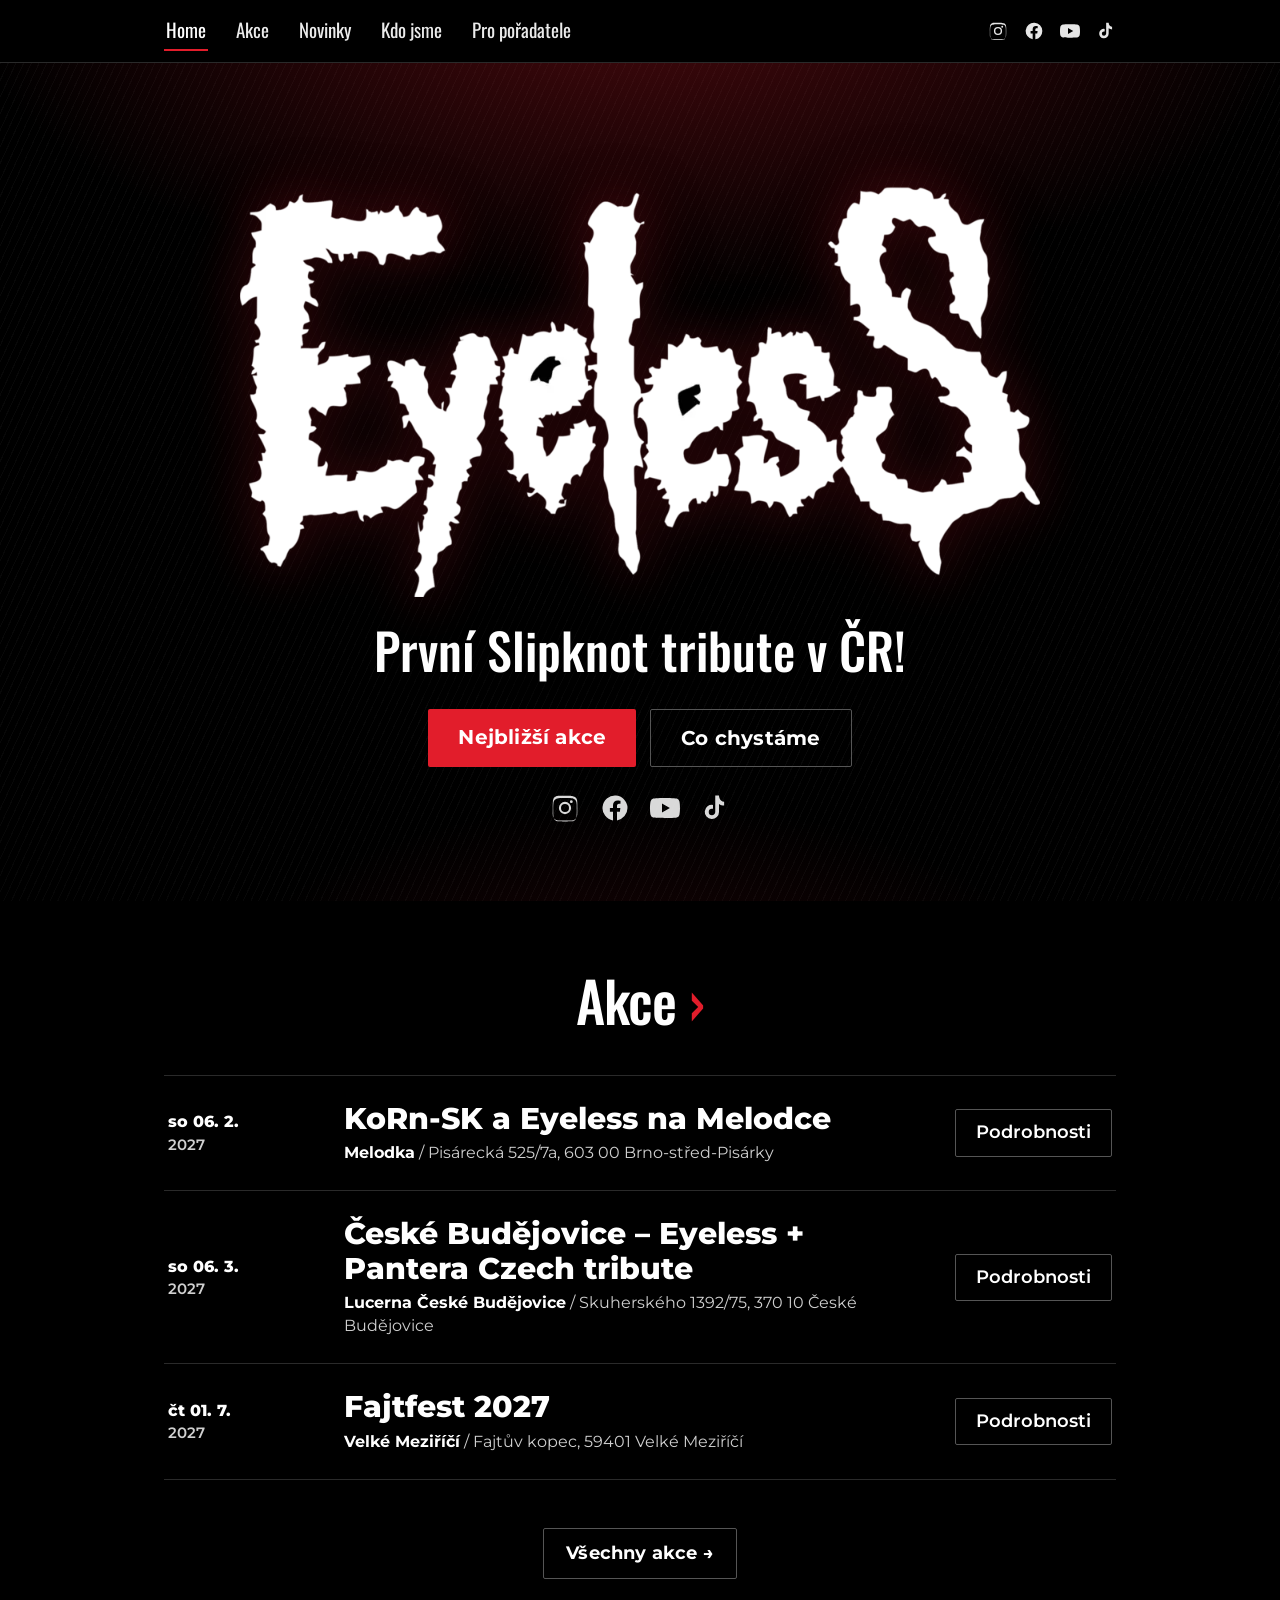
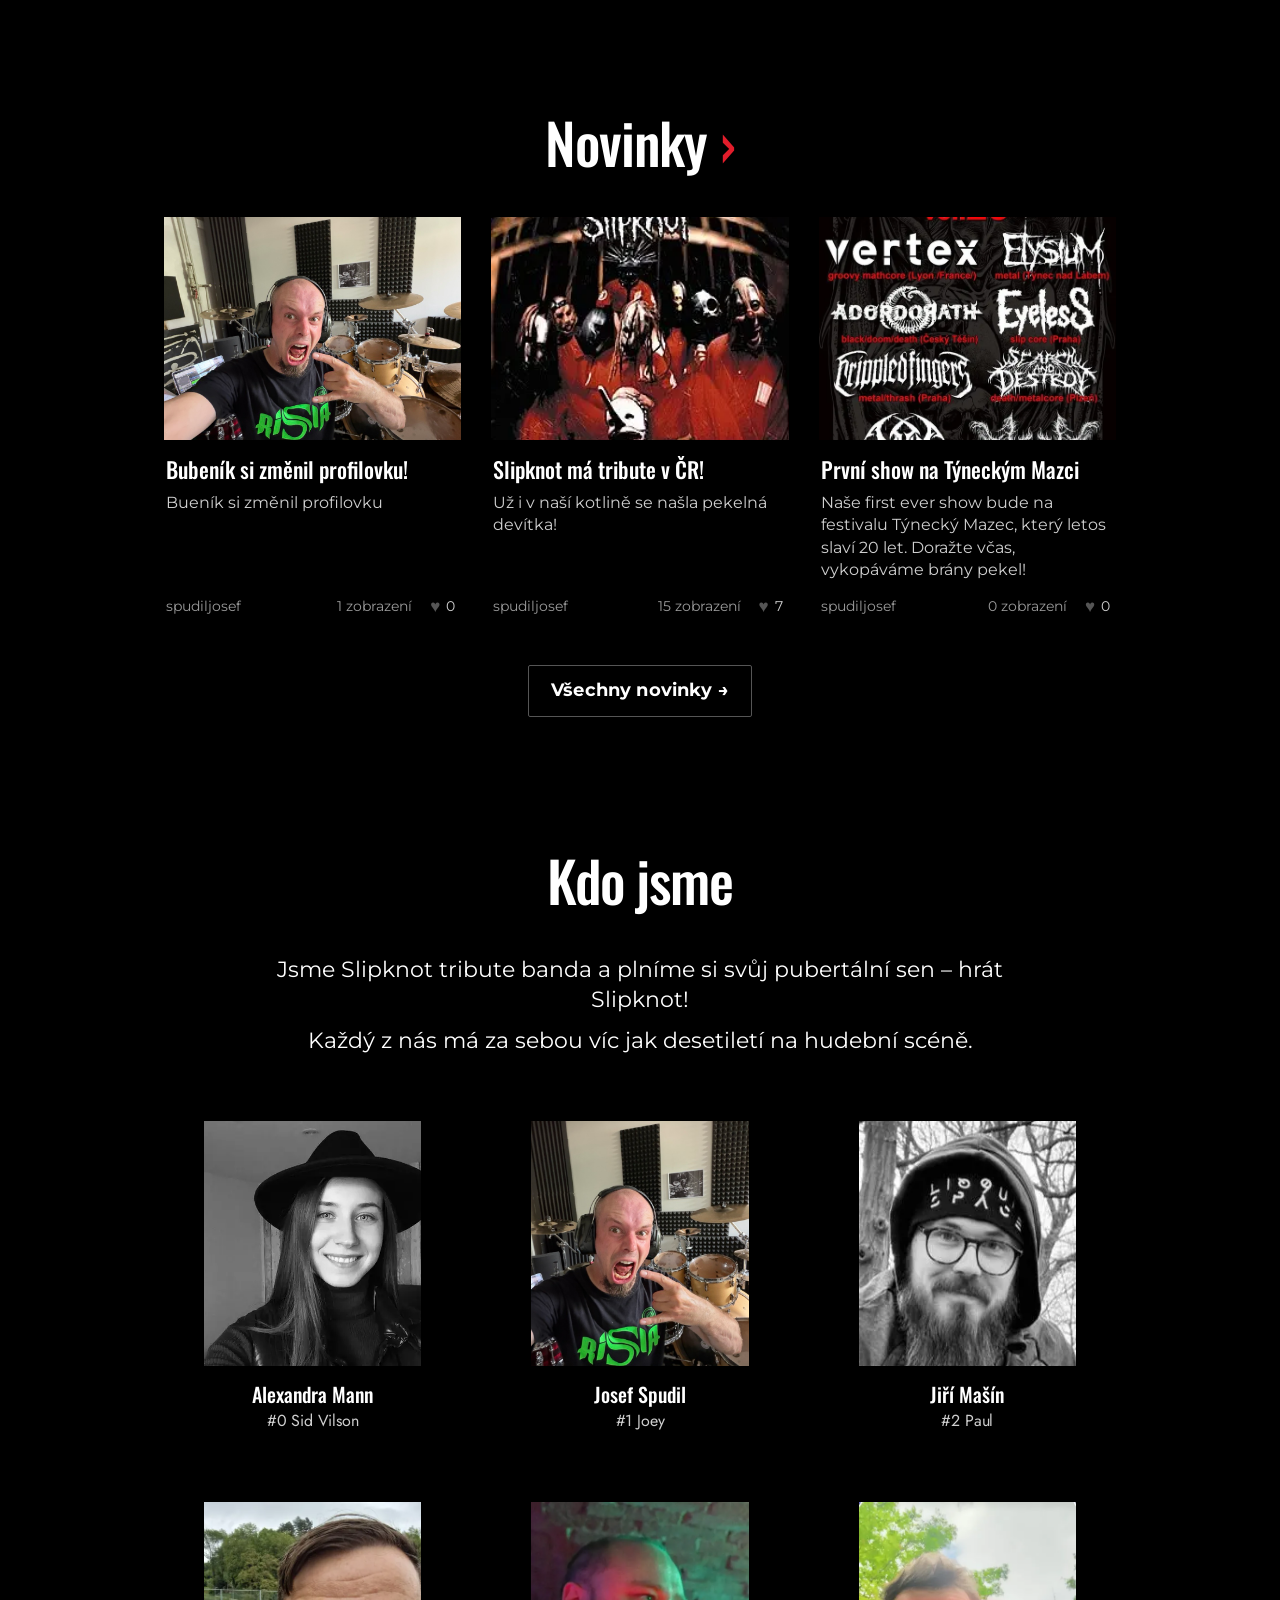
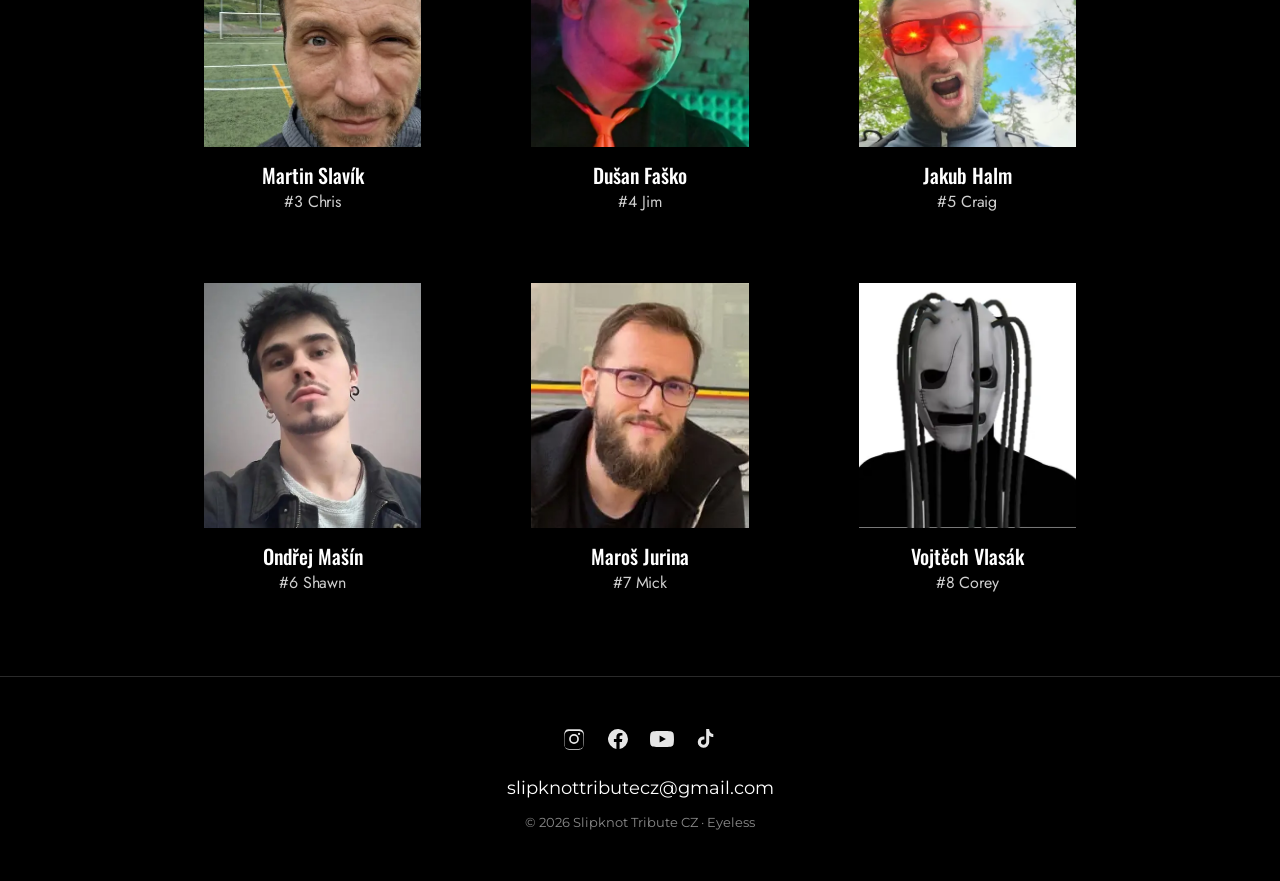
==== commit 1a5299f8: "fix: navigace na #kdo-jsme z jiné stránky + počítadlo jako základ+živě - po vykreslení obsahu (a po " ====
--- a/index.html
+++ b/index.html
@@ -26,7 +26,7 @@
   <link rel="preconnect" href="https://fonts.googleapis.com">
   <link rel="preconnect" href="https://fonts.gstatic.com" crossorigin>
   <link href="https://fonts.googleapis.com/css2?family=Oswald:wght@400;500;600&family=Montserrat:wght@400;600;700;800&family=Jost:wght@400;500&display=swap" rel="stylesheet">
-  <link rel="stylesheet" href="css/style.css?v=4">
+  <link rel="stylesheet" href="css/style.css?v=5">
 </head>
 <body data-page="home">
   <a class="skip-link" href="#main">Přeskočit na hlavní obsah</a>
@@ -95,6 +95,6 @@
     </div>
   </footer>
 
-  <script src="js/app.js?v=4"></script>
+  <script src="js/app.js?v=5"></script>
 </body>
 </html>
